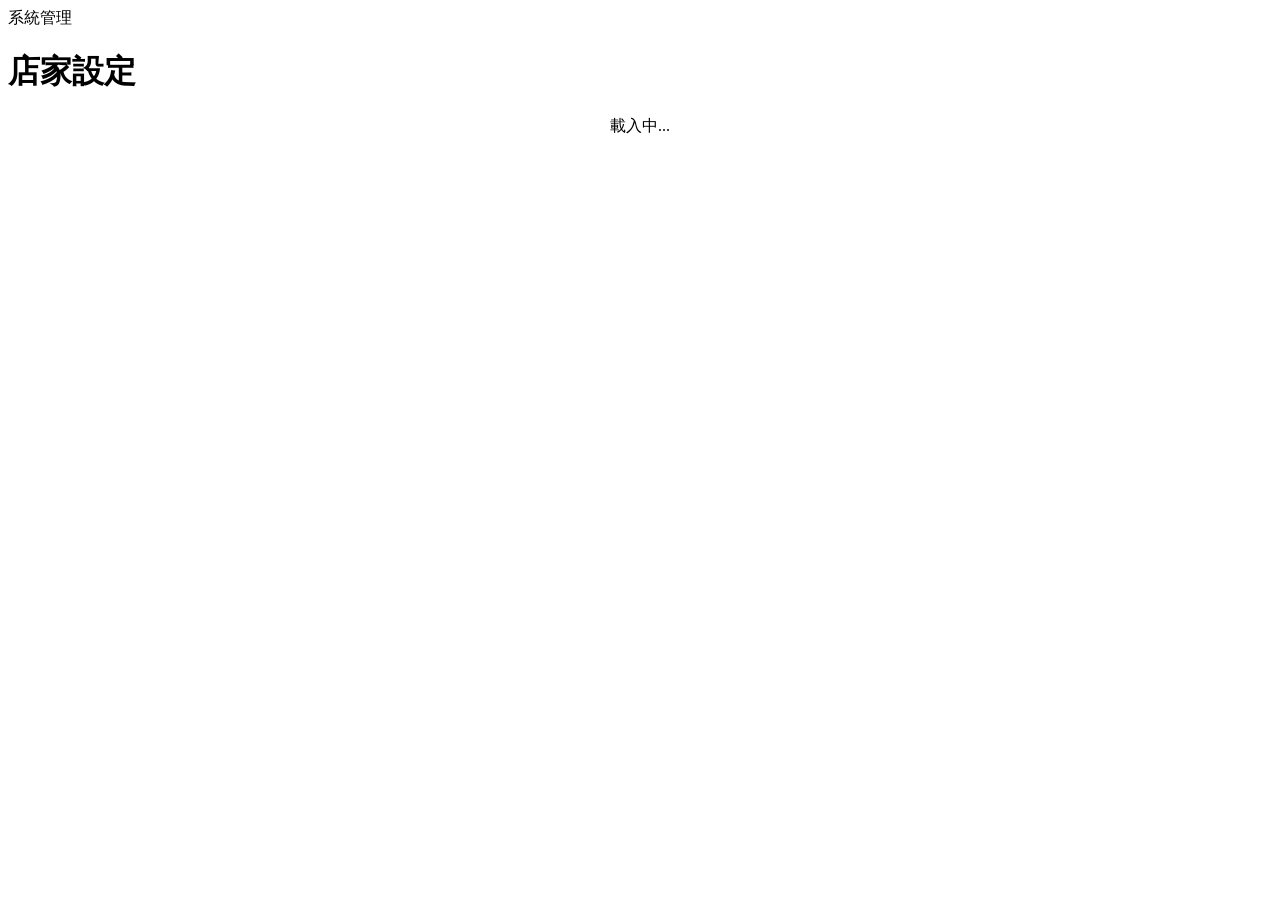
==== settings.html @ c155ea24 "雛形架構update" ====
<!DOCTYPE html>
<html lang="zh-TW">
<head>
  <meta charset="UTF-8" />
  <meta name="viewport" content="width=device-width, initial-scale=1.0" />
  <title>店家設定 — 寵物美容簽約系統</title>

  <!-- 樣式表（沿用主頁面的基礎樣式）-->
  <link rel="stylesheet" href="style/base.css" />
  <link rel="stylesheet" href="style/layout.css" />
  <link rel="stylesheet" href="style/form.css" />
  <link rel="stylesheet" href="style/button.css" />
  <!-- 設定頁專用樣式 -->
  <link rel="stylesheet" href="style/settings.css" />
</head>
<body>

  <!-- ══════════════════════════════════
       頁首
  ══════════════════════════════════ -->
  <header id="site-header">
    <div id="shop-name">系統管理</div>
    <h1>店家設定</h1>
  </header>

  <main>

    <!-- ══════════════════════════════════
         身份驗證區塊
         目前預留，直接顯示設定表單
         未來加入密碼保護時，這裡會先顯示登入畫面
         由 settings-auth.js 控制顯示/隱藏
    ══════════════════════════════════ -->
    <section id="auth-section" hidden>
      <!-- settings-auth.js 會在這裡插入登入表單（未來實作）-->
    </section>

    <!-- ══════════════════════════════════
         載入中提示
    ══════════════════════════════════ -->
    <section id="loading-section">
      <p class="loading-text">載入中...</p>
    </section>

    <!-- ══════════════════════════════════
         設定內容區（驗證通過後顯示）
    ══════════════════════════════════ -->
    <section id="settings-section" hidden>

      <!-- 店家基本資料 -->
      <div class="settings-card">
        <h2>店家基本資料</h2>
        <p class="card-hint">這些資料會顯示在契約的乙方欄位。</p>

        <div class="form-group">
          <label for="company-name">公司或商號名稱 <span class="required">*</span></label>
          <input type="text" id="company-name" placeholder="例：毛毛寵物美容" />
        </div>

        <div class="form-group">
          <label for="owner-name">代表人或負責人姓名 <span class="required">*</span></label>
          <input type="text" id="owner-name" placeholder="例：陳小明" />
        </div>

        <div class="form-group">
          <label for="address">營業地址 <span class="required">*</span></label>
          <input type="text" id="address" placeholder="例：台中市西區民權路100號" />
        </div>

        <div class="form-group">
          <label for="business-hours">營業時間 <span class="required">*</span></label>
          <input type="text" id="business-hours" placeholder="例：週一至週六 09:00-18:00" />
        </div>

        <div class="form-group">
          <label for="phone">聯絡電話 <span class="required">*</span></label>
          <input type="tel" id="phone" placeholder="例：04-12345678" />
        </div>

        <div class="form-group">
          <label for="default-vet">預設緊急獸醫診療場所 <span class="required">*</span></label>
          <input type="text" id="default-vet" placeholder="例：台中市動物醫院 04-87654321" />
        </div>

        <div class="form-group">
          <label for="court">管轄法院（第二十條）<span class="required">*</span></label>
          <input type="text" id="court" placeholder="例：臺灣臺中" />
          <small class="field-hint">填入地方法院所在地，例如「臺灣臺中」，系統會自動加上「地方法院」。</small>
        </div>

        <button type="button" id="save-shop-btn">儲存店家資料</button>
      </div>

      <!-- 可選條文設定 -->
      <div class="settings-card">
        <h2>條文選項設定</h2>
        <p class="card-hint">以下條文提供多個選項，請選擇適合您店家的版本。</p>

        <!-- 條文選項由 settings-app.js 動態生成 -->
        <div id="clause-options-container">
          <!-- settings-app.js 會把 selectable 條文的選項插入這裡 -->
        </div>

        <button type="button" id="save-clauses-btn">儲存條文設定</button>
      </div>

    </section>

    <!-- ══════════════════════════════════
         儲存結果提示
    ══════════════════════════════════ -->
    <div id="save-result" class="save-result" hidden></div>

  </main>

  <!-- JavaScript 副程式（順序重要）-->
  <script src="settings-auth.js"></script>
  <script src="settings-form.js"></script>
  <script src="settings-app.js"></script>

</body>
</html>
---- style/settings.css ----
/* ══════════════════════════════════════════
   settings.css — 設定頁專用樣式
   只影響 settings.html，不影響主頁面
══════════════════════════════════════════ */

/* ── 設定卡片（每個區塊的容器）── */
.settings-card {
  background-color: white;
  border: 1.5px solid var(--color-border);
  border-radius: var(--radius-md);
  padding: var(--spacing-lg);
  margin-top: var(--spacing-lg);
}

.settings-card h2 {
  margin-bottom: var(--spacing-sm);
}

/* ── 卡片提示文字 ── */
.card-hint {
  font-size: var(--font-size-sm);
  color: var(--color-muted);
  margin-bottom: var(--spacing-lg);
}

/* ── 欄位小提示（input 下方）── */
.field-hint {
  display: block;
  font-size: var(--font-size-sm);
  color: var(--color-muted);
  margin-top: var(--spacing-xs);
}

/* ── 條文選項群組 ── */
.clause-option-group {
  margin-bottom: var(--spacing-lg);
  padding-bottom: var(--spacing-lg);
  border-bottom: 1px solid var(--color-border);
}

.clause-option-group:last-child {
  border-bottom: none;
  margin-bottom: 0;
  padding-bottom: 0;
}

/* ── 條文選項標籤 ── */
.clause-option-label {
  display: block;
  font-size: var(--font-size-sm);
  font-weight: 700;
  color: var(--color-primary);
  margin-bottom: var(--spacing-sm);
}

/* ── 條文選項下拉選單 ── */
.clause-option-select {
  width: 100%;
  padding: 12px var(--spacing-md);
  font-family: var(--font-main);
  font-size: var(--font-size-md);
  color: var(--color-text);
  background-color: white;
  border: 1.5px solid var(--color-border);
  border-radius: var(--radius-sm);
  outline: none;
  cursor: pointer;
  margin-bottom: var(--spacing-sm);
}

.clause-option-select:focus {
  border-color: var(--color-accent);
}

/* ── 條文內容預覽 ── */
.clause-option-preview {
  font-size: var(--font-size-sm);
  color: var(--color-muted);
  background-color: var(--color-surface);
  border-radius: var(--radius-sm);
  padding: var(--spacing-sm) var(--spacing-md);
  line-height: 1.7;
  white-space: pre-wrap;
}

/* ── 設定卡片內的儲存按鈕 ── */
.settings-card button[type="button"] {
  display: block;
  width: 100%;
  margin-top: var(--spacing-lg);
  padding: 14px var(--spacing-md);
  font-family: var(--font-main);
  font-size: var(--font-size-md);
  font-weight: 700;
  color: white;
  background-color: var(--color-primary);
  border: none;
  border-radius: var(--radius-md);
  cursor: pointer;
  transition: background-color 0.2s;
}

.settings-card button[type="button"]:hover {
  background-color: #362619;
}

.settings-card button[type="button"]:disabled {
  background-color: var(--color-muted);
  cursor: not-allowed;
}

/* ── 儲存結果提示 ── */
.save-result {
  position: fixed;
  bottom: var(--spacing-lg);
  left: 50%;
  transform: translateX(-50%);
  padding: var(--spacing-sm) var(--spacing-lg);
  border-radius: var(--radius-md);
  font-size: var(--font-size-md);
  font-weight: 600;
  z-index: 100;
}

.save-result.success {
  background-color: var(--color-success);
  color: white;
}

.save-result.error {
  background-color: var(--color-error);
  color: white;
}

/* ── 載入中文字 ── */
.loading-text {
  text-align: center;
  color: var(--color-muted);
  padding: var(--spacing-xl);
}

/* ── 無條文選項提示 ── */
.no-options {
  color: var(--color-muted);
  font-size: var(--font-size-sm);
}
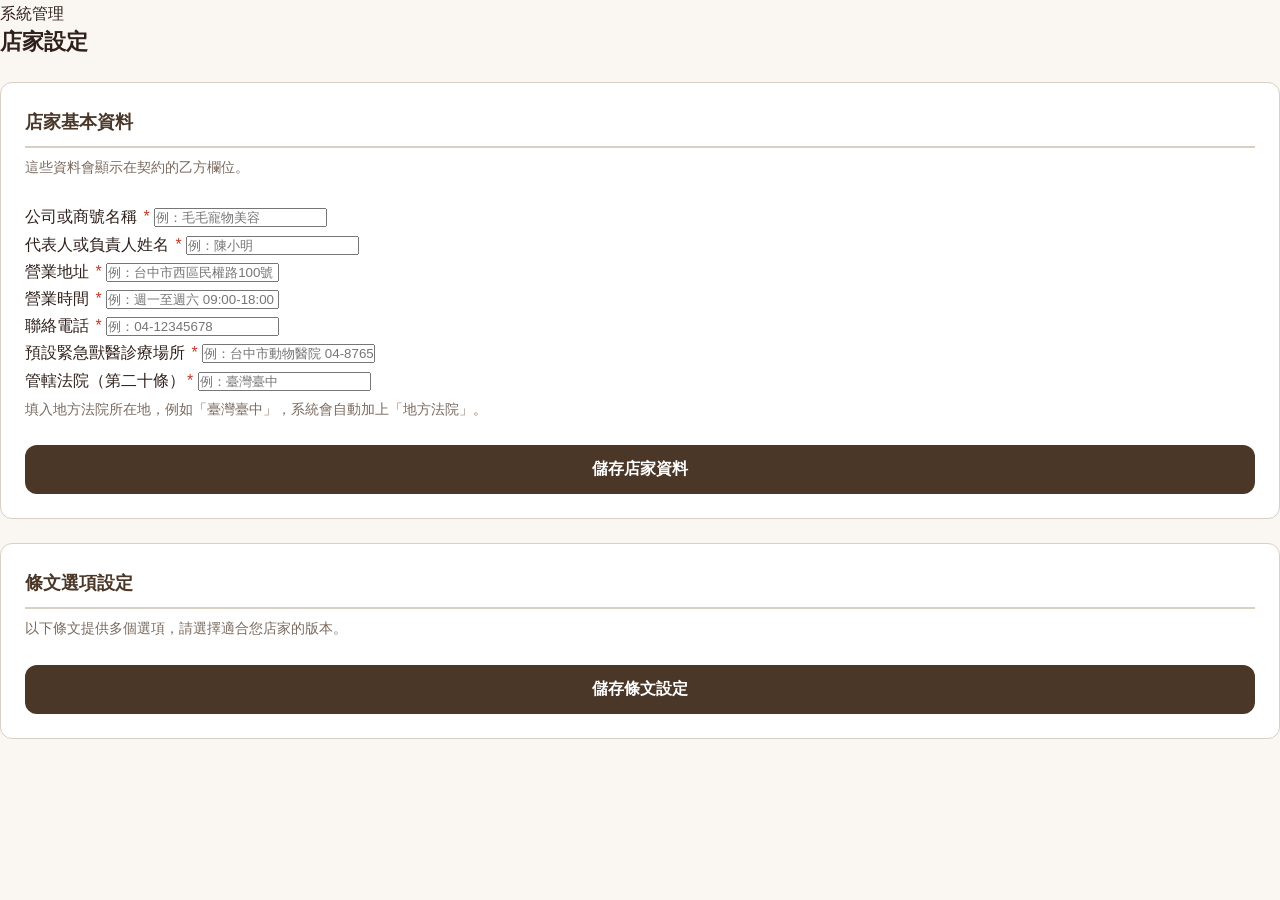
==== commit 419a0c49: "0630" ====
--- a/settings.html
+++ b/settings.html
@@ -114,6 +114,7 @@
   </main>
 
   <!-- JavaScript 副程式（順序重要）-->
+  <script src="shop-id.js"></script>
   <script src="settings-auth.js"></script>
   <script src="settings-form.js"></script>
   <script src="settings-app.js"></script>
--- a/style/base.css
+++ b/style/base.css
@@ -0,0 +1,110 @@
+/* ══════════════════════════════════════════
+   base.css — 基礎設定
+   包含：字型載入、CSS 變數、全域 reset
+   修改這裡會影響整個網站的基礎外觀
+══════════════════════════════════════════ */
+
+/* ── 中文字型載入 ── */
+@font-face {
+  font-family: 'SansTW';
+  /* 字型檔案放在 fonts/ 資料夾 */
+  src: url('../fonts/SourceHanSansTW-Regular.otf') format('opentype');
+  font-weight: normal;
+  font-style: normal;
+  /* 字型載入前先用系統字型，載入後自動切換 */
+  font-display: swap;
+}
+
+/* ── CSS 變數（顏色、間距、圓角）── */
+:root {
+  /* 主色調：深棕，帶溫暖感 */
+  --color-primary: #4a3728;
+  /* 強調色：咖啡橘，用於按鈕、重點 */
+  --color-accent: #c35a2e;
+  /* 背景色：米白，護眼 */
+  --color-bg: #faf7f3;
+  /* 區塊背景：略深的米白 */
+  --color-surface: #f3ede4;
+  /* 邊框色 */
+  --color-border: #d9cfc4;
+  /* 主要文字色 */
+  --color-text: #2f201b;
+  /* 次要文字色（提示、說明）*/
+  --color-muted: #7a6a5f;
+  /* 錯誤色 */
+  --color-error: #c0392b;
+  /* 成功色 */
+  --color-success: #27ae60;
+
+  /* 間距單位 */
+  --spacing-xs: 4px;
+  --spacing-sm: 8px;
+  --spacing-md: 16px;
+  --spacing-lg: 24px;
+  --spacing-xl: 40px;
+
+  /* 圓角 */
+  --radius-sm: 8px;
+  --radius-md: 12px;
+
+  /* 字型 */
+  --font-main: 'SansTW', 'Microsoft JhengHei', sans-serif;
+  --font-size-sm: 14px;
+  --font-size-md: 16px;
+  --font-size-lg: 18px;
+  --font-size-xl: 22px;
+}
+
+/* ── 全域 Reset ── */
+/* 清除瀏覽器預設的 margin/padding，讓各瀏覽器顯示一致 */
+*, *::before, *::after {
+  box-sizing: border-box;
+  margin: 0;
+  padding: 0;
+}
+
+/* ── 全域基礎樣式 ── */
+html {
+  font-size: var(--font-size-md);
+  /* 平滑滾動 */
+  scroll-behavior: smooth;
+}
+
+body {
+  font-family: var(--font-main);
+  font-size: var(--font-size-md);
+  color: var(--color-text);
+  background-color: var(--color-bg);
+  line-height: 1.7;
+  /* 防止內容貼邊 */
+  padding-bottom: var(--spacing-xl);
+}
+
+/* ── 標題樣式 ── */
+h1 {
+  font-size: var(--font-size-xl);
+  font-weight: 700;
+  line-height: 1.4;
+}
+
+h2 {
+  font-size: var(--font-size-lg);
+  font-weight: 700;
+  color: var(--color-primary);
+  margin-bottom: var(--spacing-md);
+  padding-bottom: var(--spacing-sm);
+  border-bottom: 2px solid var(--color-border);
+}
+
+/* ── 必填星號樣式 ── */
+.required {
+  color: var(--color-error);
+  margin-left: 2px;
+}
+
+/* ── 選填說明樣式 ── */
+.optional {
+  color: var(--color-muted);
+  font-size: var(--font-size-sm);
+  font-weight: normal;
+}
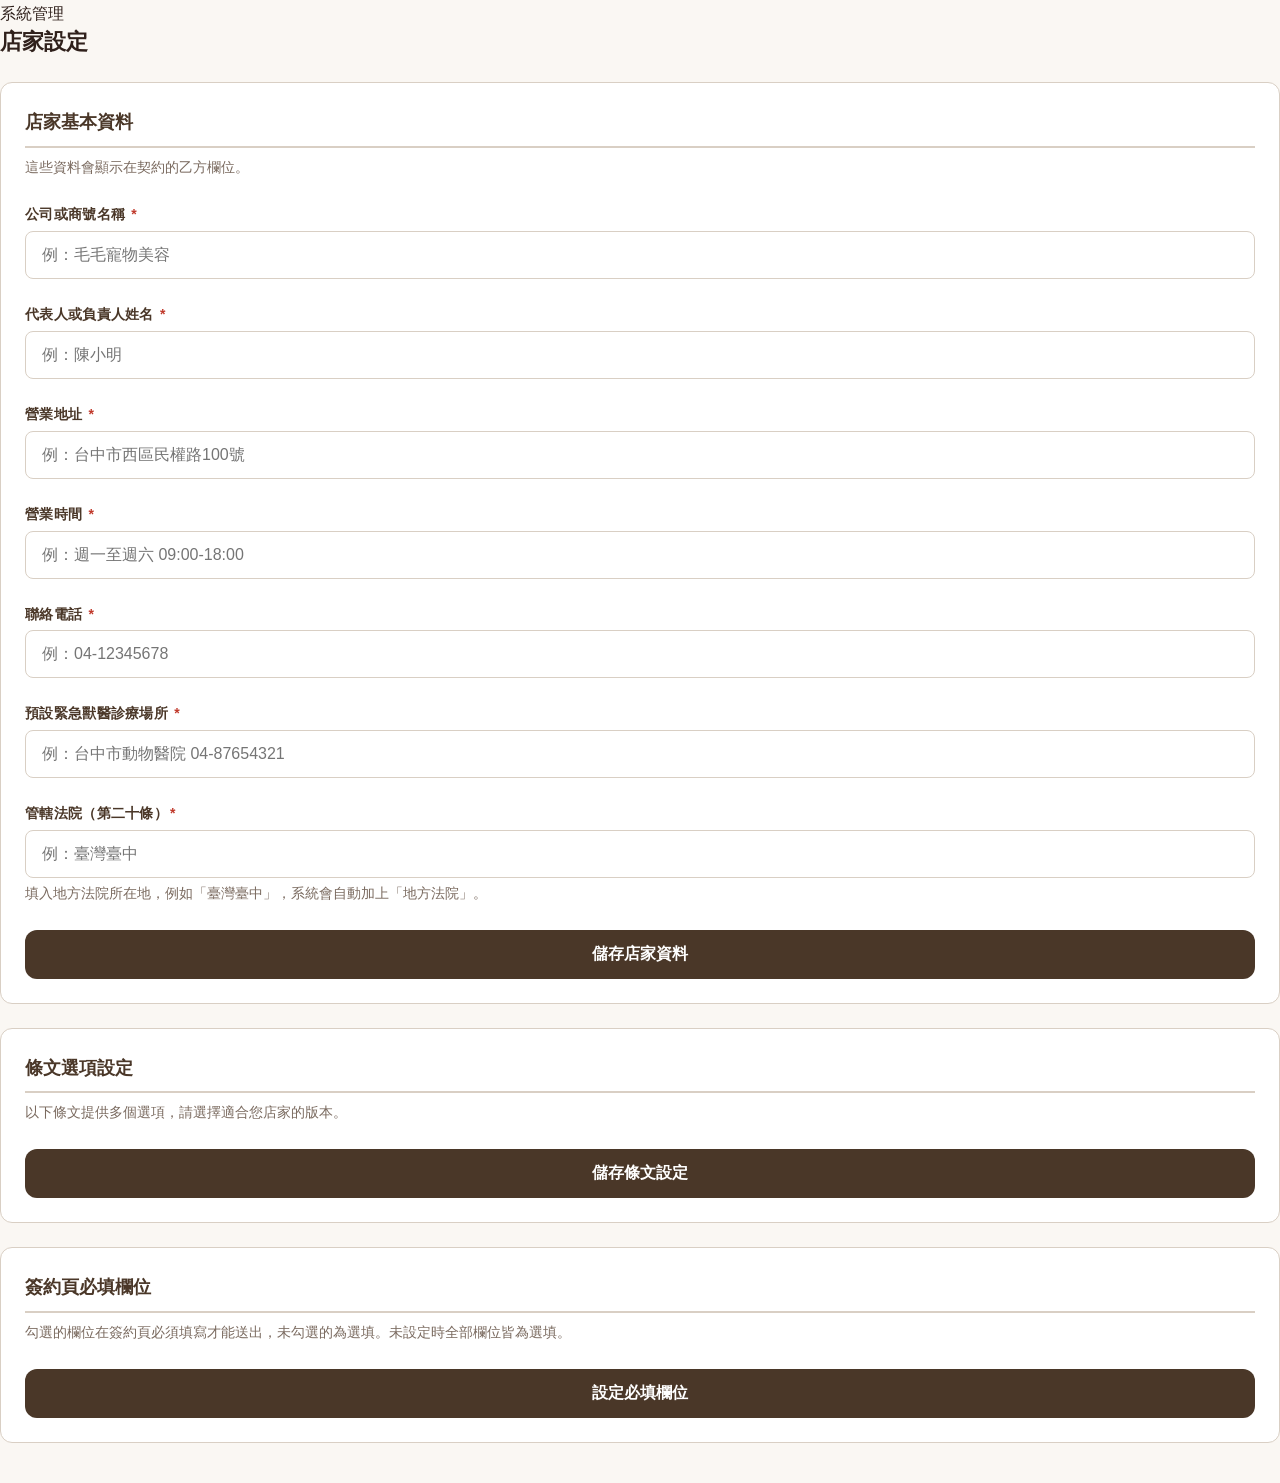
==== commit 445d846f: "claude接手0708" ====
--- a/settings.html
+++ b/settings.html
@@ -104,7 +104,29 @@
         <button type="button" id="save-clauses-btn">儲存條文設定</button>
       </div>
 
+      <!-- 簽約頁必填欄位設定 -->
+      <div class="settings-card">
+        <h2>簽約頁必填欄位</h2>
+        <p class="card-hint">勾選的欄位在簽約頁必須填寫才能送出，未勾選的為選填。未設定時全部欄位皆為選填。</p>
+        <button type="button" id="required-fields-btn">設定必填欄位</button>
+      </div>
+
     </section>
+
+    <!-- ══════════════════════════════════
+         必填欄位勾選視窗
+         清單由 settings-required-fields.js 依 field-registry.js 渲染
+    ══════════════════════════════════ -->
+    <dialog id="required-fields-dialog">
+      <h2>設定必填欄位</h2>
+      <div id="required-fields-list">
+        <!-- settings-required-fields.js 會把分組 checkbox 插入這裡 -->
+      </div>
+      <div class="dialog-buttons">
+        <button type="button" id="required-fields-cancel" class="btn-secondary">取消</button>
+        <button type="button" id="required-fields-save">儲存必填設定</button>
+      </div>
+    </dialog>
 
     <!-- ══════════════════════════════════
          儲存結果提示
@@ -115,8 +137,10 @@
 
   <!-- JavaScript 副程式（順序重要）-->
   <script src="shop-id.js"></script>
+  <script src="field-registry.js"></script>
   <script src="settings-auth.js"></script>
   <script src="settings-form.js"></script>
+  <script src="settings-required-fields.js"></script>
   <script src="settings-app.js"></script>
 
 </body>
--- a/style/form.css
+++ b/style/form.css
@@ -0,0 +1,130 @@
+/* ══════════════════════════════════════════
+   form.css — 表單欄位樣式
+   包含：欄位群組、label、input、同意勾選
+   修改這裡只影響表單區域的外觀
+══════════════════════════════════════════ */
+
+/* ── 欄位群組（label + input 的容器）── */
+.form-group {
+  margin-bottom: var(--spacing-lg);
+}
+
+/* ── 欄位標籤 ── */
+.form-group label {
+  display: block;
+  font-size: var(--font-size-sm);
+  font-weight: 700;
+  color: var(--color-primary);
+  margin-bottom: var(--spacing-xs);
+  letter-spacing: 0.3px;
+}
+
+/* ── 輸入框（通用）── */
+/* 2026/07/04 擴充：date、number 原本沒被涵蓋，只吃到瀏覽器預設樣式，
+   跟 text/tel 長得不一樣（見寵物生日、體重欄位）。email 欄位改回純文字
+   輸入（見下方 index.html 異動），故不需再納入 type="email" */
+.form-group input[type="text"],
+.form-group input[type="tel"],
+.form-group input[type="date"],
+.form-group input[type="number"] {
+  width: 100%;
+  padding: 14px var(--spacing-md);
+  font-family: var(--font-main);
+  font-size: var(--font-size-md);
+  color: var(--color-text);
+  background-color: white;
+  border: 1.5px solid var(--color-border);
+  border-radius: var(--radius-sm);
+  outline: none;
+  /* 平滑過渡效果 */
+  transition: border-color 0.2s, box-shadow 0.2s;
+}
+
+/* ── 輸入框：focus 狀態（點擊時）── */
+.form-group input:focus {
+  border-color: var(--color-accent);
+  box-shadow: 0 0 0 3px rgba(195, 90, 46, 0.15);
+}
+
+/* ── 輸入框：readonly 狀態（簽約日期）── */
+.form-group input[readonly] {
+  background-color: var(--color-surface);
+  color: var(--color-muted);
+  cursor: not-allowed;
+}
+
+/* ── 輸入框：驗證失敗狀態 ── */
+/* form-validator.js 會在驗證失敗時加上 .error class */
+/* 2026/07/08 補 select、textarea：必填欄位可設定後，
+   寵物性別（select）與其他事項（textarea）也可能被標錯 */
+.form-group input.error,
+.form-group select.error,
+.form-group textarea.error {
+  border-color: var(--color-error);
+  box-shadow: 0 0 0 3px rgba(192, 57, 43, 0.12);
+}
+
+/* ── 欄位錯誤提示文字 ── */
+/* form-validator.js 動態插入到每個欄位下方 */
+.field-error {
+  display: block;
+  font-size: var(--font-size-sm);
+  color: var(--color-error);
+  margin-top: var(--spacing-xs);
+}
+
+/* ── 同意勾選區 ── */
+#agreement-section {
+  background-color: var(--color-surface);
+  border: 1.5px solid var(--color-border);
+  border-radius: var(--radius-md);
+  padding: var(--spacing-md);
+}
+
+.agreement-label {
+  display: flex;
+  align-items: flex-start;
+  gap: var(--spacing-sm);
+  font-size: var(--font-size-md);
+  font-weight: 600;
+  color: var(--color-text);
+  cursor: pointer;
+  line-height: 1.6;
+}
+
+/* ── 同意勾選框 ── */
+#agreement-checkbox {
+  /* 讓 checkbox 大一點，手指容易點 */
+  width: 22px;
+  height: 22px;
+  min-width: 22px;
+  margin-top: 2px;
+  accent-color: var(--color-accent);
+  cursor: pointer;
+}
+
+/* ── 下拉選單與多行文字框（2026/07/04 寵物資料區新增）── */
+/* 與 input 相同視覺，沿用既有欄位語言 */
+.form-group select,
+.form-group textarea {
+  width: 100%;
+  box-sizing: border-box;
+  padding: 12px var(--spacing-md);
+  font-family: var(--font-main);
+  font-size: var(--font-size-md);
+  color: var(--color-text);
+  background-color: white;
+  border: 1.5px solid var(--color-border);
+  border-radius: var(--radius-sm);
+}
+
+.form-group select:focus,
+.form-group textarea:focus {
+  outline: none;
+  border-color: var(--color-accent);
+}
+
+.form-group textarea {
+  resize: vertical;
+  line-height: 1.7;
+}
--- a/style/settings.css
+++ b/style/settings.css
@@ -144,3 +144,155 @@
   color: var(--color-muted);
   font-size: var(--font-size-sm);
 }
+
+/* ══════════════════════════════════════════
+   進頁面密碼牆（auth-section）
+   複用 settings-card 的視覺語言，置中呈現
+══════════════════════════════════════════ */
+.auth-card {
+  max-width: 400px;
+  margin: 60px auto;
+  padding: 32px 28px;
+  background: #fff;
+  border-radius: 12px;
+  box-shadow: 0 2px 12px rgba(0, 0, 0, 0.08);
+  text-align: center;
+}
+
+.auth-card h2 {
+  margin: 0 0 8px;
+  font-size: 1.3rem;
+  color: #4a3728;
+}
+
+.auth-hint {
+  margin: 0 0 20px;
+  font-size: 0.9rem;
+  color: #8a7a6a;
+}
+
+.auth-card input[type="password"] {
+  width: 100%;
+  padding: 12px 14px;
+  font-size: 1rem;
+  border: 1px solid #d8cfc4;
+  border-radius: 8px;
+  box-sizing: border-box;
+  margin-bottom: 16px;
+}
+
+.auth-card input[type="password"]:focus {
+  outline: none;
+  border-color: #a08a70;
+}
+
+.auth-card button {
+  width: 100%;
+  padding: 12px;
+  font-size: 1rem;
+  color: #fff;
+  background: #6b5744;
+  border: none;
+  border-radius: 8px;
+  cursor: pointer;
+}
+
+.auth-card button:hover {
+  background: #574636;
+}
+
+.auth-card button:disabled {
+  background: #b5a996;
+  cursor: not-allowed;
+}
+
+.auth-error {
+  margin: 12px 0 0;
+  font-size: 0.88rem;
+  color: #c0392b;
+}
+
+/* ══════════════════════════════════════════
+   必填欄位勾選視窗（required-fields-dialog）
+   原生 <dialog>，視覺沿用 settings-card
+══════════════════════════════════════════ */
+#required-fields-dialog {
+  width: min(480px, 90vw);
+  max-height: 80vh;
+  overflow-y: auto;
+  border: 1.5px solid var(--color-border);
+  border-radius: var(--radius-md);
+  padding: var(--spacing-lg);
+}
+
+#required-fields-dialog::backdrop {
+  background: rgba(0, 0, 0, 0.4);
+}
+
+#required-fields-dialog h2 {
+  margin-bottom: var(--spacing-lg);
+}
+
+/* 分組框（甲方資料／寵物資料） */
+.required-fields-group {
+  border: 1px solid var(--color-border);
+  border-radius: var(--radius-sm);
+  padding: var(--spacing-md);
+  margin-bottom: var(--spacing-lg);
+}
+
+.required-fields-group legend {
+  font-size: var(--font-size-sm);
+  font-weight: 700;
+  color: var(--color-primary);
+  padding: 0 var(--spacing-xs);
+}
+
+/* 單一欄位勾選列 */
+.required-field-item {
+  display: flex;
+  align-items: center;
+  gap: var(--spacing-sm);
+  padding: 8px 4px;
+  font-size: var(--font-size-md);
+  cursor: pointer;
+}
+
+.required-field-item input[type="checkbox"] {
+  width: 20px;
+  height: 20px;
+  cursor: pointer;
+}
+
+/* 視窗底部按鈕列：取消／儲存並排 */
+.dialog-buttons {
+  display: flex;
+  gap: var(--spacing-md);
+}
+
+.dialog-buttons button {
+  flex: 1;
+  padding: 12px;
+  font-family: var(--font-main);
+  font-size: var(--font-size-md);
+  font-weight: 700;
+  border: none;
+  border-radius: var(--radius-md);
+  cursor: pointer;
+}
+
+#required-fields-save {
+  color: white;
+  background-color: var(--color-primary);
+}
+
+#required-fields-save:disabled {
+  background-color: var(--color-muted);
+  cursor: not-allowed;
+}
+
+#required-fields-cancel {
+  color: var(--color-text);
+  background-color: var(--color-surface);
+  border: 1.5px solid var(--color-border);
+}
